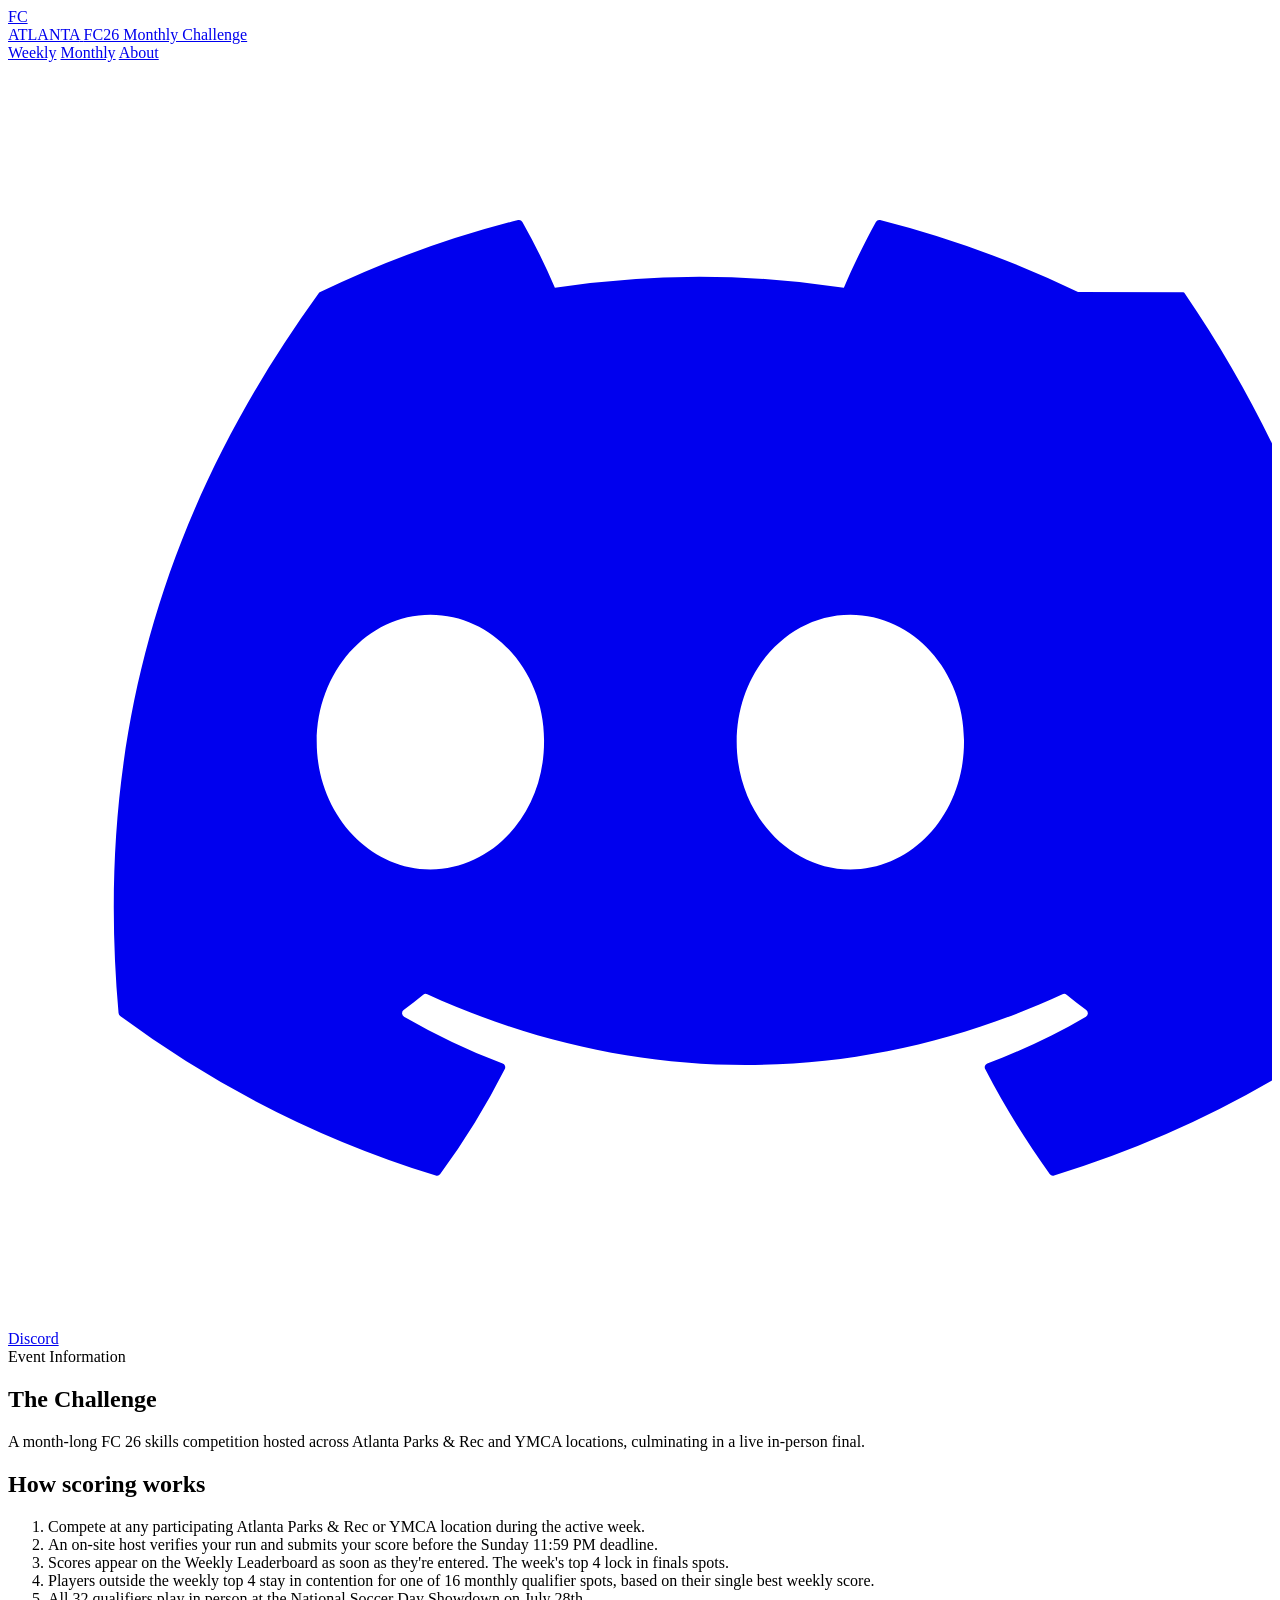
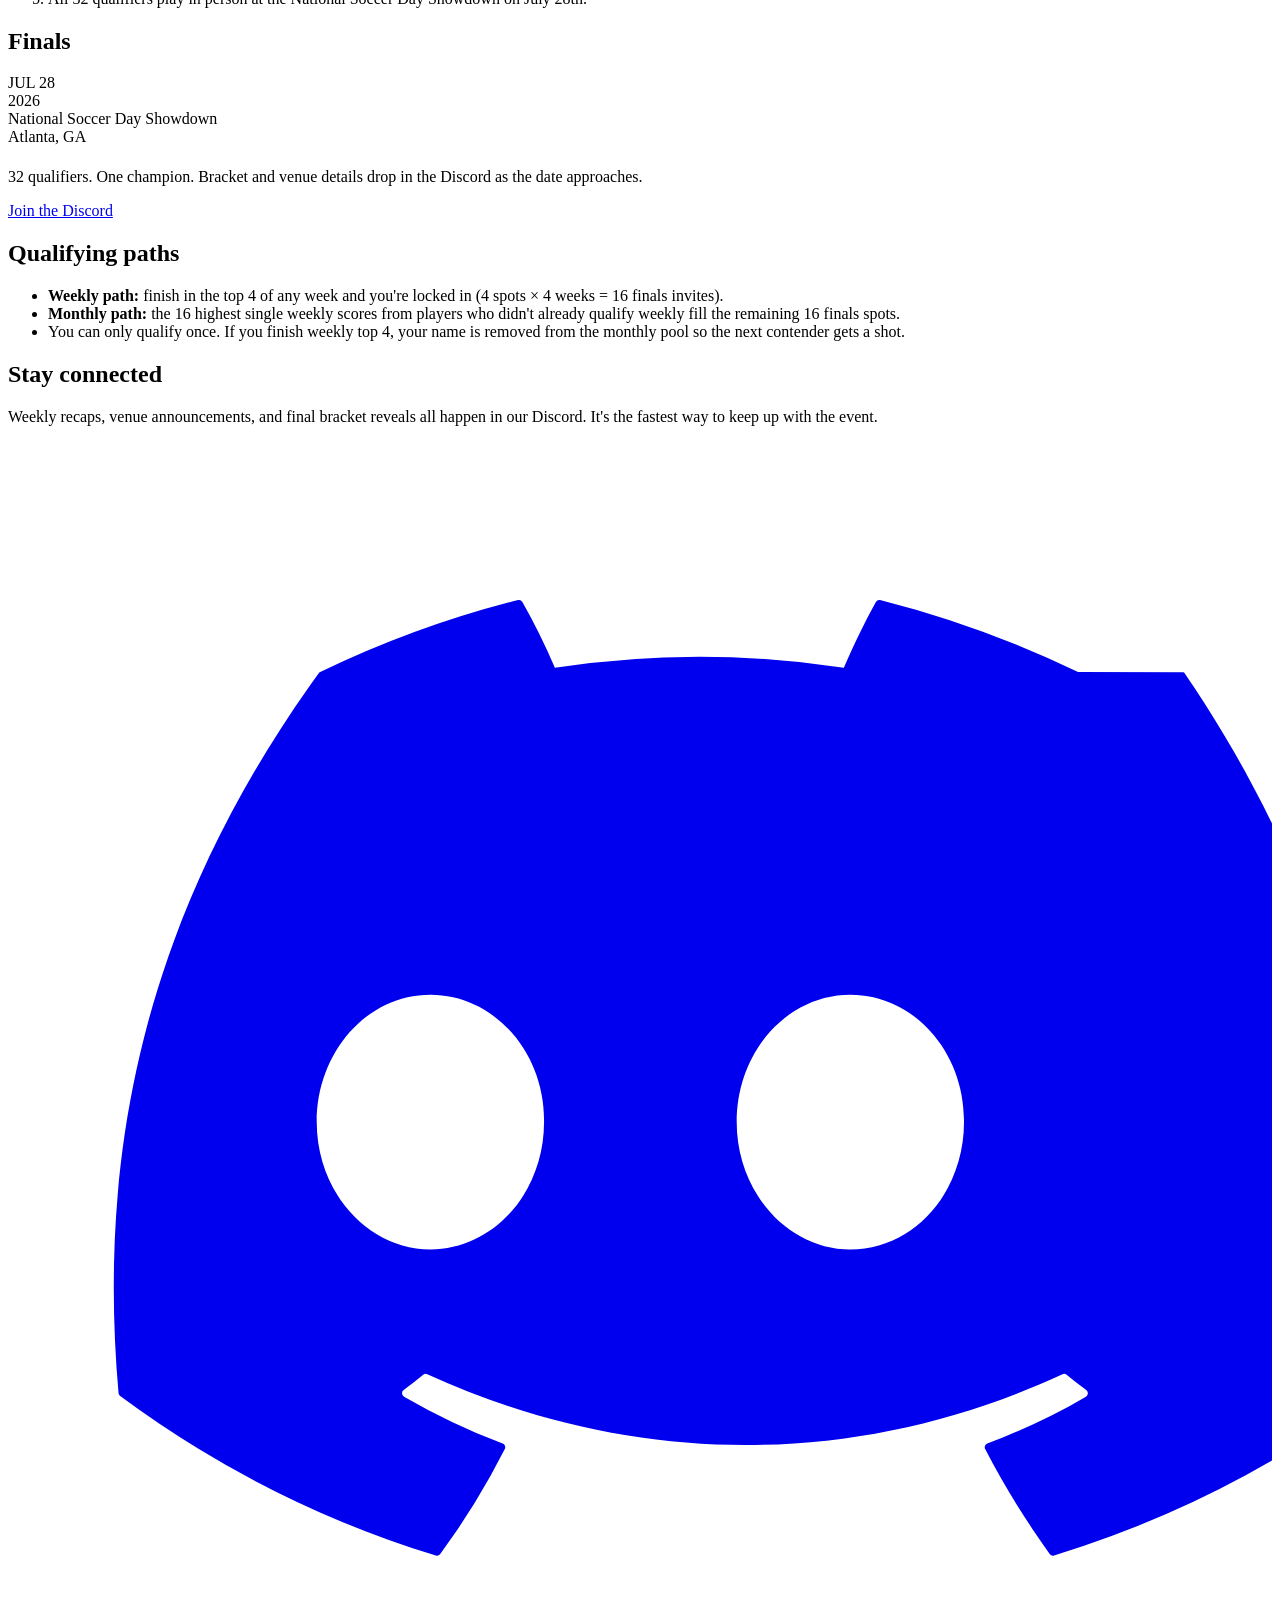
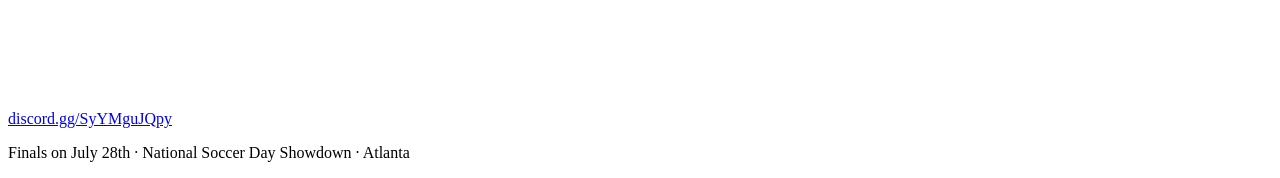
==== about.html @ 7f37be67 "Add files via upload" ====
<!doctype html>
<html lang="en">
  <head>
    <meta charset="utf-8" />
    <meta name="viewport" content="width=device-width, initial-scale=1" />
    <title>Atlanta FC26 Monthly Challenge — About</title>
    <meta
      name="description"
      content="About the Atlanta FC26 Monthly Challenge — a month-long FC 26 skills tournament with weekly and monthly qualifying paths to the National Soccer Day Showdown finals on July 28th."
    />
    <link rel="stylesheet" href="css/styles.css" />
  </head>
  <body>
    <header class="site-header">
      <div class="header-inner">
        <a class="brand" href="index.html">
          <div class="brand-mark">FC</div>
          <div class="brand-text">
            <span class="city">ATLANTA</span>
            <span class="title">FC26 Monthly Challenge</span>
          </div>
        </a>
        <nav class="nav">
          <a href="index.html">Weekly</a>
          <a href="monthly.html">Monthly</a>
          <a href="about.html" class="active">About</a>
        </nav>
        <a
          class="discord-btn"
          href="https://discord.gg/SyYMguJQpy"
          target="_blank"
          rel="noopener"
        >
          <svg viewBox="0 0 24 24" fill="currentColor" aria-hidden="true">
            <path
              d="M20.317 4.369A19.79 19.79 0 0 0 16.558 3a.075.075 0 0 0-.079.037c-.21.375-.444.864-.608 1.249a18.27 18.27 0 0 0-5.487 0 12.51 12.51 0 0 0-.617-1.249A.077.077 0 0 0 9.687 3 19.74 19.74 0 0 0 5.928 4.369a.07.07 0 0 0-.032.027C2.533 9.046 1.704 13.58 2.099 18.058a.082.082 0 0 0 .031.056 19.9 19.9 0 0 0 5.993 3.03.077.077 0 0 0 .084-.028 14.09 14.09 0 0 0 1.226-1.994.075.075 0 0 0-.041-.104 13.1 13.1 0 0 1-1.872-.892.075.075 0 0 1-.008-.125c.126-.094.252-.192.372-.291a.075.075 0 0 1 .077-.01c3.927 1.793 8.18 1.793 12.061 0a.075.075 0 0 1 .078.009c.12.099.246.198.373.292a.075.075 0 0 1-.006.125c-.598.349-1.22.645-1.873.891a.075.075 0 0 0-.04.105c.36.698.772 1.362 1.225 1.993a.077.077 0 0 0 .084.028 19.84 19.84 0 0 0 6.002-3.03.077.077 0 0 0 .032-.054c.5-5.177-.838-9.674-3.549-13.66a.06.06 0 0 0-.031-.028zM8.02 15.331c-1.183 0-2.158-1.085-2.158-2.419 0-1.333.957-2.419 2.158-2.419 1.21 0 2.176 1.096 2.158 2.42 0 1.333-.957 2.418-2.158 2.418zm7.974 0c-1.183 0-2.158-1.085-2.158-2.419 0-1.333.957-2.419 2.158-2.419 1.21 0 2.176 1.096 2.158 2.42 0 1.333-.948 2.418-2.158 2.418z"
            />
          </svg>
          Discord
        </a>
      </div>
    </header>

    <main>
      <section class="hero">
        <span class="eyebrow">Event Information</span>
        <h1 class="page-title">The Challenge</h1>
        <p class="subtitle">
          A month-long FC&nbsp;26 skills competition hosted across Atlanta Parks
          &amp; Rec and YMCA locations, culminating in a live in-person final.
        </p>
      </section>

      <div class="about-grid">
        <div class="about-card">
          <h2>How <span class="accent">scoring</span> works</h2>
          <ol class="scoring-steps">
            <li>
              Compete at any participating Atlanta Parks &amp; Rec or YMCA
              location during the active week.
            </li>
            <li>
              An on-site host verifies your run and submits your score before
              the Sunday 11:59&nbsp;PM deadline.
            </li>
            <li>
              Scores appear on the Weekly Leaderboard as soon as they're
              entered. The week's top 4 lock in finals spots.
            </li>
            <li>
              Players outside the weekly top 4 stay in contention for one of 16
              monthly qualifier spots, based on their single best weekly score.
            </li>
            <li>
              All 32 qualifiers play in person at the National Soccer Day
              Showdown on July 28th.
            </li>
          </ol>
        </div>

        <div class="about-card finals-card">
          <h2>Finals</h2>
          <div class="date">JUL 28</div>
          <div class="date-sub">2026</div>
          <div class="label">National Soccer Day Showdown</div>
          <div class="location">Atlanta, GA</div>
          <p style="margin-top: 22px">
            32 qualifiers. One champion. Bracket and venue details drop in the
            Discord as the date approaches.
          </p>
          <a
            class="discord-btn"
            style="margin-top: 8px"
            href="https://discord.gg/SyYMguJQpy"
            target="_blank"
            rel="noopener"
          >
            Join the Discord
          </a>
        </div>

        <div class="about-card">
          <h2>Qualifying <span class="accent">paths</span></h2>
          <ul>
            <li>
              <strong>Weekly path:</strong> finish in the top 4 of any week and
              you're locked in (4 spots × 4 weeks = 16 finals invites).
            </li>
            <li>
              <strong>Monthly path:</strong> the 16 highest single weekly scores
              from players who didn't already qualify weekly fill the remaining
              16 finals spots.
            </li>
            <li>
              You can only qualify once. If you finish weekly top 4, your name
              is removed from the monthly pool so the next contender gets a
              shot.
            </li>
          </ul>
        </div>

        <div class="about-card">
          <h2>Stay <span class="accent">connected</span></h2>
          <p>
            Weekly recaps, venue announcements, and final bracket reveals all
            happen in our Discord. It's the fastest way to keep up with the
            event.
          </p>
          <a
            class="discord-btn"
            style="margin-top: 8px"
            href="https://discord.gg/SyYMguJQpy"
            target="_blank"
            rel="noopener"
          >
            <svg viewBox="0 0 24 24" fill="currentColor" aria-hidden="true">
              <path
                d="M20.317 4.369A19.79 19.79 0 0 0 16.558 3a.075.075 0 0 0-.079.037c-.21.375-.444.864-.608 1.249a18.27 18.27 0 0 0-5.487 0 12.51 12.51 0 0 0-.617-1.249A.077.077 0 0 0 9.687 3 19.74 19.74 0 0 0 5.928 4.369a.07.07 0 0 0-.032.027C2.533 9.046 1.704 13.58 2.099 18.058a.082.082 0 0 0 .031.056 19.9 19.9 0 0 0 5.993 3.03.077.077 0 0 0 .084-.028 14.09 14.09 0 0 0 1.226-1.994.075.075 0 0 0-.041-.104 13.1 13.1 0 0 1-1.872-.892.075.075 0 0 1-.008-.125c.126-.094.252-.192.372-.291a.075.075 0 0 1 .077-.01c3.927 1.793 8.18 1.793 12.061 0a.075.075 0 0 1 .078.009c.12.099.246.198.373.292a.075.075 0 0 1-.006.125c-.598.349-1.22.645-1.873.891a.075.075 0 0 0-.04.105c.36.698.772 1.362 1.225 1.993a.077.077 0 0 0 .084.028 19.84 19.84 0 0 0 6.002-3.03.077.077 0 0 0 .032-.054c.5-5.177-.838-9.674-3.549-13.66a.06.06 0 0 0-.031-.028zM8.02 15.331c-1.183 0-2.158-1.085-2.158-2.419 0-1.333.957-2.419 2.158-2.419 1.21 0 2.176 1.096 2.158 2.42 0 1.333-.957 2.418-2.158 2.418zm7.974 0c-1.183 0-2.158-1.085-2.158-2.419 0-1.333.957-2.419 2.158-2.419 1.21 0 2.176 1.096 2.158 2.42 0 1.333-.948 2.418-2.158 2.418z"
              />
            </svg>
            discord.gg/SyYMguJQpy
          </a>
        </div>
      </div>
    </main>

    <footer class="site-footer">
      <p>Finals on July 28th <span class="accent">·</span> National Soccer Day Showdown <span class="accent">·</span> Atlanta</p>
    </footer>
  </body>
</html>
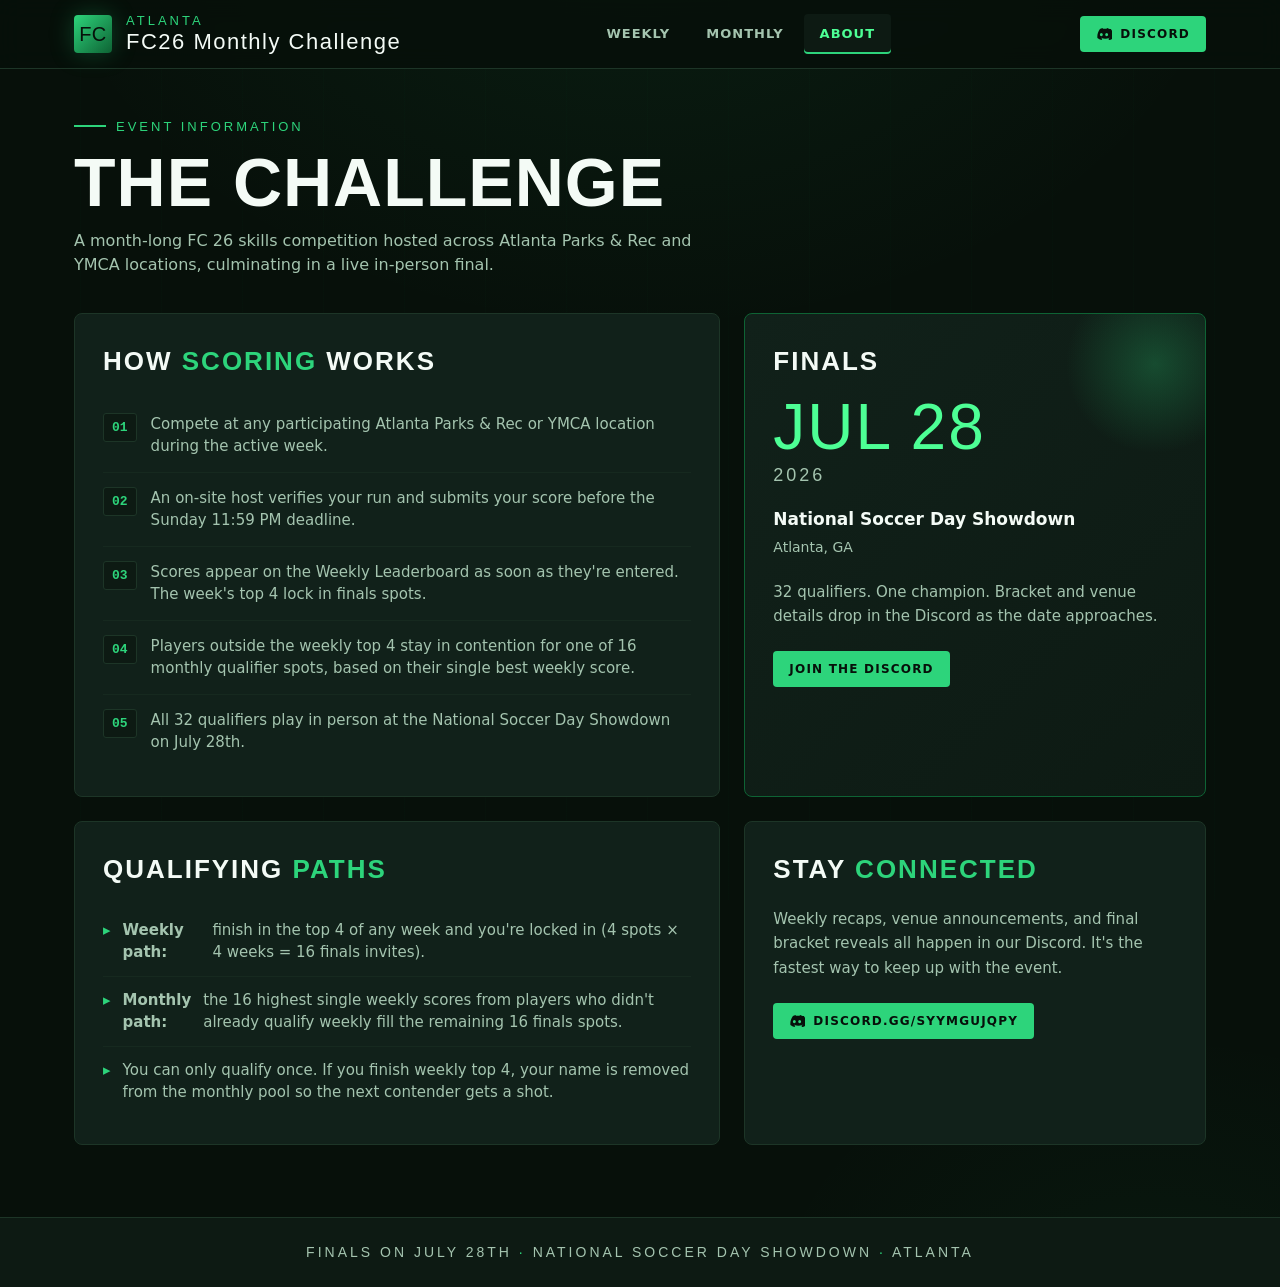
==== commit ff2c326c: "favicon add about" ====
--- a/about.html
+++ b/about.html
@@ -3,12 +3,827 @@
   <head>
     <meta charset="utf-8" />
     <meta name="viewport" content="width=device-width, initial-scale=1" />
+    <link rel="icon" type="image/x-icon" href="favicon.ico" />
+    <link rel="icon" type="image/png" sizes="32x32" href="favicon-32x32.png" />
+    <link rel="icon" type="image/png" sizes="16x16" href="favicon-16x16.png" />
+    <link rel="apple-touch-icon" sizes="180x180" href="apple-touch-icon.png" />
+    <link rel="manifest" href="site.webmanifest" />
     <title>Atlanta FC26 Monthly Challenge — About</title>
     <meta
       name="description"
       content="About the Atlanta FC26 Monthly Challenge — a month-long FC 26 skills tournament with weekly and monthly qualifying paths to the National Soccer Day Showdown finals on July 28th."
     />
-    <link rel="stylesheet" href="css/styles.css" />
+    <style>
+/* ============================================================
+   ATLANTA FC26 MONTHLY CHALLENGE — Leaderboard Stylesheet
+   Aesthetic: Stadium broadcast / esports scoreboard
+   ============================================================ */
+
+@import url('https://fonts.googleapis.com/css2?family=Bebas+Neue&family=Manrope:wght@400;500;600;700;800&family=JetBrains+Mono:wght@500;700&display=swap');
+
+:root {
+  /* Palette */
+  --bg-base: #07100a;
+  --bg-elevated: #0d1a13;
+  --bg-card: #11211a;
+  --bg-row: #0f1c15;
+  --bg-row-alt: #122218;
+  --border: #1d3527;
+  --border-soft: #16291f;
+
+  --text-primary: #f4fbf6;
+  --text-secondary: #a4c4af;
+  --text-muted: #6a8478;
+  --text-dim: #4a5e54;
+
+  --accent: #2dd47b;       /* primary green */
+  --accent-bright: #4dff95;
+  --accent-dark: #0e6334;
+  --accent-glow: rgba(45, 212, 123, 0.25);
+
+  --gold: #ffc94a;
+  --gold-soft: rgba(255, 201, 74, 0.12);
+  --gold-border: rgba(255, 201, 74, 0.5);
+
+  --silver: #c8d4dc;
+  --silver-soft: rgba(200, 212, 220, 0.1);
+  --silver-border: rgba(200, 212, 220, 0.45);
+
+  --danger: #ff5b6e;
+
+  /* Type */
+  --font-display: 'Bebas Neue', 'Impact', sans-serif;
+  --font-body: 'Manrope', system-ui, -apple-system, sans-serif;
+  --font-mono: 'JetBrains Mono', 'SFMono-Regular', monospace;
+
+  /* Layout */
+  --max-w: 1180px;
+  --radius: 4px;
+  --radius-lg: 8px;
+}
+
+* { box-sizing: border-box; margin: 0; padding: 0; }
+
+html { scroll-behavior: smooth; }
+
+body {
+  min-height: 100vh;
+  background: var(--bg-base);
+  background-image:
+    radial-gradient(ellipse 80% 60% at 50% -10%, rgba(45, 212, 123, 0.08), transparent 60%),
+    radial-gradient(ellipse 60% 40% at 90% 100%, rgba(45, 212, 123, 0.04), transparent 50%);
+  color: var(--text-primary);
+  font-family: var(--font-body);
+  font-size: 15px;
+  line-height: 1.5;
+  -webkit-font-smoothing: antialiased;
+  display: flex;
+  flex-direction: column;
+}
+
+/* Subtle pitch-line texture overlay */
+body::before {
+  content: '';
+  position: fixed;
+  inset: 0;
+  pointer-events: none;
+  background-image:
+    repeating-linear-gradient(
+      90deg,
+      transparent 0,
+      transparent 80px,
+      rgba(45, 212, 123, 0.015) 80px,
+      rgba(45, 212, 123, 0.015) 81px
+    );
+  z-index: 0;
+}
+
+main, header, footer { position: relative; z-index: 1; }
+
+/* ============================================================
+   HEADER
+   ============================================================ */
+.site-header {
+  border-bottom: 1px solid var(--border);
+  background: rgba(7, 16, 10, 0.85);
+  backdrop-filter: blur(12px);
+  -webkit-backdrop-filter: blur(12px);
+  position: sticky;
+  top: 0;
+  z-index: 50;
+}
+
+.header-inner {
+  max-width: var(--max-w);
+  margin: 0 auto;
+  padding: 14px 24px;
+  display: flex;
+  align-items: center;
+  justify-content: space-between;
+  gap: 24px;
+  flex-wrap: wrap;
+}
+
+.brand {
+  display: flex;
+  align-items: center;
+  gap: 14px;
+  text-decoration: none;
+  color: var(--text-primary);
+}
+
+.brand-mark {
+  width: 38px;
+  height: 38px;
+  display: grid;
+  place-items: center;
+  background: linear-gradient(135deg, var(--accent) 0%, var(--accent-dark) 100%);
+  border-radius: var(--radius);
+  font-family: var(--font-display);
+  font-size: 20px;
+  letter-spacing: 0.5px;
+  color: var(--bg-base);
+  box-shadow: 0 0 24px var(--accent-glow);
+}
+
+.brand-text {
+  display: flex;
+  flex-direction: column;
+  line-height: 1;
+}
+
+.brand-text .city {
+  font-family: var(--font-display);
+  font-size: 13px;
+  letter-spacing: 3px;
+  color: var(--accent);
+}
+
+.brand-text .title {
+  font-family: var(--font-display);
+  font-size: 22px;
+  letter-spacing: 1.5px;
+  margin-top: 4px;
+}
+
+.nav {
+  display: flex;
+  align-items: center;
+  gap: 4px;
+}
+
+.nav a {
+  text-decoration: none;
+  color: var(--text-secondary);
+  font-weight: 600;
+  font-size: 13px;
+  letter-spacing: 1px;
+  text-transform: uppercase;
+  padding: 10px 16px;
+  border-radius: var(--radius);
+  transition: color 0.15s, background 0.15s;
+}
+
+.nav a:hover { color: var(--text-primary); background: var(--bg-elevated); }
+
+.nav a.active {
+  color: var(--accent-bright);
+  background: var(--bg-elevated);
+  box-shadow: inset 0 -2px 0 var(--accent);
+}
+
+.discord-btn {
+  display: inline-flex;
+  align-items: center;
+  gap: 8px;
+  background: var(--accent);
+  color: var(--bg-base);
+  padding: 9px 16px;
+  border-radius: var(--radius);
+  font-weight: 800;
+  font-size: 12px;
+  letter-spacing: 1.2px;
+  text-transform: uppercase;
+  text-decoration: none;
+  transition: transform 0.15s, box-shadow 0.15s, background 0.15s;
+}
+
+.discord-btn:hover {
+  background: var(--accent-bright);
+  transform: translateY(-1px);
+  box-shadow: 0 6px 24px var(--accent-glow);
+}
+
+.discord-btn svg { width: 16px; height: 16px; }
+
+/* ============================================================
+   MAIN / HERO
+   ============================================================ */
+main {
+  flex: 1;
+  max-width: var(--max-w);
+  width: 100%;
+  margin: 0 auto;
+  padding: 48px 24px 72px;
+}
+
+.hero {
+  margin-bottom: 36px;
+  display: flex;
+  flex-direction: column;
+  gap: 14px;
+}
+
+.eyebrow {
+  display: inline-flex;
+  align-items: center;
+  gap: 10px;
+  font-family: var(--font-display);
+  font-size: 13px;
+  letter-spacing: 3px;
+  color: var(--accent);
+  text-transform: uppercase;
+}
+
+.eyebrow::before {
+  content: '';
+  width: 32px;
+  height: 2px;
+  background: var(--accent);
+}
+
+h1.page-title {
+  font-family: var(--font-display);
+  font-size: clamp(40px, 6vw, 68px);
+  letter-spacing: 1px;
+  line-height: 0.95;
+  text-transform: uppercase;
+}
+
+.subtitle {
+  color: var(--text-secondary);
+  font-size: 16px;
+  max-width: 640px;
+}
+
+.deadline-banner {
+  margin-top: 8px;
+  display: inline-flex;
+  align-items: center;
+  gap: 10px;
+  padding: 10px 16px;
+  background: var(--bg-elevated);
+  border: 1px solid var(--border);
+  border-left: 3px solid var(--accent);
+  border-radius: var(--radius);
+  font-size: 13px;
+  color: var(--text-secondary);
+  align-self: flex-start;
+}
+
+.deadline-banner strong { color: var(--accent-bright); font-weight: 700; }
+
+/* ============================================================
+   WEEK TABS
+   ============================================================ */
+.week-tabs {
+  display: flex;
+  gap: 6px;
+  margin-bottom: 24px;
+  padding: 6px;
+  background: var(--bg-elevated);
+  border: 1px solid var(--border);
+  border-radius: var(--radius-lg);
+  width: fit-content;
+  flex-wrap: wrap;
+}
+
+.week-tab {
+  background: none;
+  border: none;
+  color: var(--text-secondary);
+  font-family: var(--font-display);
+  font-size: 16px;
+  letter-spacing: 2px;
+  padding: 10px 20px;
+  border-radius: var(--radius);
+  cursor: pointer;
+  transition: all 0.15s;
+  text-transform: uppercase;
+  position: relative;
+}
+
+.week-tab:hover { color: var(--text-primary); background: var(--bg-card); }
+
+.week-tab.active {
+  color: var(--bg-base);
+  background: var(--accent);
+  box-shadow: 0 0 20px var(--accent-glow);
+}
+
+.week-tab .current-flag {
+  display: inline-block;
+  background: var(--accent-bright);
+  color: var(--bg-base);
+  font-family: var(--font-body);
+  font-size: 9px;
+  font-weight: 800;
+  letter-spacing: 1px;
+  padding: 2px 6px;
+  border-radius: 2px;
+  margin-left: 6px;
+  vertical-align: middle;
+}
+
+.week-tab.active .current-flag {
+  background: var(--bg-base);
+  color: var(--accent-bright);
+}
+
+/* ============================================================
+   LEADERBOARD TABLE
+   ============================================================ */
+.board-container {
+  background: var(--bg-card);
+  border: 1px solid var(--border);
+  border-radius: var(--radius-lg);
+  overflow: hidden;
+}
+
+.board-meta {
+  display: flex;
+  justify-content: space-between;
+  align-items: center;
+  padding: 18px 24px;
+  border-bottom: 1px solid var(--border);
+  background: linear-gradient(180deg, rgba(45, 212, 123, 0.04), transparent);
+  flex-wrap: wrap;
+  gap: 12px;
+}
+
+.board-meta .meta-label {
+  font-family: var(--font-display);
+  font-size: 18px;
+  letter-spacing: 2px;
+  color: var(--text-primary);
+}
+
+.board-meta .meta-stat {
+  font-family: var(--font-mono);
+  font-size: 13px;
+  color: var(--text-secondary);
+}
+
+.board-meta .meta-stat strong { color: var(--accent-bright); font-weight: 700; }
+
+.table-wrap { overflow-x: auto; }
+
+table.leaderboard {
+  width: 100%;
+  border-collapse: collapse;
+  min-width: 480px;
+}
+
+.leaderboard thead th {
+  text-align: left;
+  font-family: var(--font-body);
+  font-size: 11px;
+  font-weight: 700;
+  letter-spacing: 1.5px;
+  text-transform: uppercase;
+  color: var(--text-muted);
+  padding: 14px 20px;
+  border-bottom: 1px solid var(--border);
+  background: var(--bg-elevated);
+}
+
+.leaderboard tbody td {
+  padding: 16px 20px;
+  border-bottom: 1px solid var(--border-soft);
+  vertical-align: middle;
+}
+
+.leaderboard tbody tr:last-child td { border-bottom: none; }
+
+.leaderboard tbody tr {
+  transition: background 0.12s;
+}
+
+.leaderboard tbody tr:hover { background: var(--bg-row-alt); }
+
+/* Rank cell */
+.rank {
+  font-family: var(--font-display);
+  font-size: 22px;
+  letter-spacing: 1px;
+  color: var(--text-muted);
+  width: 60px;
+}
+
+.player {
+  font-weight: 700;
+  font-size: 15px;
+  color: var(--text-primary);
+}
+
+.location {
+  color: var(--text-secondary);
+  font-size: 13px;
+}
+
+.score {
+  font-family: var(--font-mono);
+  font-weight: 700;
+  font-size: 16px;
+  color: var(--accent-bright);
+  text-align: right;
+}
+
+.week-cell {
+  font-family: var(--font-mono);
+  font-size: 12px;
+  color: var(--text-secondary);
+  letter-spacing: 1px;
+}
+
+/* Top 4 weekly qualifier row — gold */
+tr.qualifier-weekly {
+  background: linear-gradient(90deg, var(--gold-soft), transparent 80%);
+  position: relative;
+}
+tr.qualifier-weekly::before {
+  content: '';
+  position: absolute;
+  left: 0;
+  top: 0;
+  bottom: 0;
+  width: 3px;
+  background: var(--gold);
+}
+tr.qualifier-weekly .rank { color: var(--gold); }
+tr.qualifier-weekly:hover { background: linear-gradient(90deg, rgba(255, 201, 74, 0.18), transparent 80%); }
+
+/* Top 16 monthly qualifier row — silver */
+tr.qualifier-monthly {
+  background: linear-gradient(90deg, var(--silver-soft), transparent 80%);
+  position: relative;
+}
+tr.qualifier-monthly::before {
+  content: '';
+  position: absolute;
+  left: 0;
+  top: 0;
+  bottom: 0;
+  width: 3px;
+  background: var(--silver);
+}
+tr.qualifier-monthly .rank { color: var(--silver); }
+
+/* Already qualified row — grayed out */
+tr.already-qualified td {
+  color: var(--text-dim);
+  opacity: 0.72;
+}
+tr.already-qualified .score { color: var(--text-dim); }
+tr.already-qualified .player { color: var(--text-muted); }
+
+/* Status badges */
+.badge {
+  display: inline-flex;
+  align-items: center;
+  gap: 6px;
+  font-family: var(--font-body);
+  font-size: 10px;
+  font-weight: 800;
+  letter-spacing: 1.2px;
+  text-transform: uppercase;
+  padding: 5px 10px;
+  border-radius: 3px;
+  border: 1px solid;
+  white-space: nowrap;
+}
+
+.badge-gold {
+  color: var(--gold);
+  background: var(--gold-soft);
+  border-color: var(--gold-border);
+}
+
+.badge-silver {
+  color: var(--silver);
+  background: var(--silver-soft);
+  border-color: var(--silver-border);
+}
+
+.badge-muted {
+  color: var(--text-muted);
+  background: var(--bg-elevated);
+  border-color: var(--border);
+}
+
+.badge-dim {
+  color: var(--text-dim);
+  background: rgba(74, 94, 84, 0.12);
+  border-color: rgba(74, 94, 84, 0.4);
+}
+
+.badge::before {
+  content: '';
+  width: 6px;
+  height: 6px;
+  border-radius: 50%;
+  background: currentColor;
+}
+
+/* ============================================================
+   EMPTY / LOADING STATES
+   ============================================================ */
+.loading-state, .empty-state, .error-state {
+  padding: 60px 24px;
+  text-align: center;
+  color: var(--text-muted);
+}
+
+.loading-state .spinner {
+  width: 42px;
+  height: 42px;
+  margin: 0 auto 16px;
+  border: 3px solid var(--border);
+  border-top-color: var(--accent);
+  border-radius: 50%;
+  animation: spin 0.8s linear infinite;
+}
+
+@keyframes spin { to { transform: rotate(360deg); } }
+
+.loading-state .label {
+  font-family: var(--font-display);
+  font-size: 14px;
+  letter-spacing: 3px;
+  color: var(--text-secondary);
+}
+
+.empty-state .icon, .error-state .icon {
+  font-family: var(--font-display);
+  font-size: 48px;
+  color: var(--text-dim);
+  margin-bottom: 8px;
+}
+
+.error-state { color: var(--danger); }
+.error-state .icon { color: var(--danger); }
+.error-state .help {
+  margin-top: 12px;
+  color: var(--text-muted);
+  font-size: 13px;
+}
+
+/* ============================================================
+   ABOUT PAGE
+   ============================================================ */
+.about-grid {
+  display: grid;
+  grid-template-columns: 1fr;
+  gap: 24px;
+  margin-top: 32px;
+}
+
+@media (min-width: 800px) {
+  .about-grid { grid-template-columns: 1.4fr 1fr; }
+}
+
+.about-card {
+  background: var(--bg-card);
+  border: 1px solid var(--border);
+  border-radius: var(--radius-lg);
+  padding: 28px;
+}
+
+.about-card h2 {
+  font-family: var(--font-display);
+  font-size: 26px;
+  letter-spacing: 2px;
+  margin-bottom: 18px;
+  text-transform: uppercase;
+}
+
+.about-card h2 .accent { color: var(--accent); }
+
+.about-card p { margin-bottom: 14px; color: var(--text-secondary); line-height: 1.65; }
+
+.about-card ul { list-style: none; }
+.about-card li {
+  padding: 12px 0;
+  border-bottom: 1px solid var(--border-soft);
+  color: var(--text-secondary);
+  display: flex;
+  gap: 12px;
+}
+.about-card li:last-child { border-bottom: none; }
+.about-card li::before {
+  content: '▸';
+  color: var(--accent);
+  font-weight: 700;
+}
+
+.finals-card {
+  background: linear-gradient(135deg, var(--bg-card) 0%, var(--bg-elevated) 100%);
+  border: 1px solid var(--accent-dark);
+  position: relative;
+  overflow: hidden;
+}
+
+.finals-card::after {
+  content: '';
+  position: absolute;
+  top: -40px;
+  right: -40px;
+  width: 180px;
+  height: 180px;
+  background: radial-gradient(circle, var(--accent-glow), transparent 70%);
+  pointer-events: none;
+}
+
+.finals-card .date {
+  font-family: var(--font-display);
+  font-size: 64px;
+  letter-spacing: 2px;
+  line-height: 0.9;
+  color: var(--accent-bright);
+}
+
+.finals-card .date-sub {
+  font-family: var(--font-display);
+  font-size: 18px;
+  letter-spacing: 3px;
+  color: var(--text-secondary);
+  margin-top: 6px;
+}
+
+.finals-card .label {
+  margin-top: 18px;
+  color: var(--text-primary);
+  font-weight: 700;
+  font-size: 17px;
+}
+
+.finals-card .location {
+  margin-top: 4px;
+  color: var(--text-secondary);
+  font-size: 14px;
+}
+
+.scoring-steps {
+  counter-reset: step;
+  list-style: none;
+}
+.scoring-steps li {
+  display: flex;
+  gap: 14px;
+  padding: 14px 0;
+  border-bottom: 1px solid var(--border-soft);
+  counter-increment: step;
+  align-items: flex-start;
+}
+.scoring-steps li::before {
+  content: counter(step, decimal-leading-zero);
+  font-family: var(--font-mono);
+  font-weight: 700;
+  font-size: 13px;
+  color: var(--accent);
+  background: var(--bg-elevated);
+  border: 1px solid var(--border);
+  padding: 4px 8px;
+  border-radius: 3px;
+  flex-shrink: 0;
+}
+.scoring-steps li:last-child { border-bottom: none; }
+
+/* ============================================================
+   PROGRESS / TALLY (Monthly page)
+   ============================================================ */
+.tally-bar {
+  margin-bottom: 24px;
+  padding: 20px 24px;
+  background: var(--bg-card);
+  border: 1px solid var(--border);
+  border-radius: var(--radius-lg);
+  display: flex;
+  flex-direction: column;
+  gap: 12px;
+}
+
+.tally-header {
+  display: flex;
+  justify-content: space-between;
+  align-items: baseline;
+  flex-wrap: wrap;
+  gap: 8px;
+}
+
+.tally-label {
+  font-family: var(--font-display);
+  font-size: 16px;
+  letter-spacing: 2px;
+  color: var(--text-secondary);
+  text-transform: uppercase;
+}
+
+.tally-count {
+  font-family: var(--font-display);
+  font-size: 30px;
+  letter-spacing: 2px;
+}
+
+.tally-count .filled { color: var(--accent-bright); }
+.tally-count .total { color: var(--text-muted); }
+
+.tally-track {
+  height: 6px;
+  background: var(--bg-elevated);
+  border-radius: 999px;
+  overflow: hidden;
+  position: relative;
+}
+
+.tally-fill {
+  height: 100%;
+  background: linear-gradient(90deg, var(--gold), var(--accent-bright));
+  border-radius: 999px;
+  transition: width 0.6s cubic-bezier(0.2, 0.8, 0.2, 1);
+  box-shadow: 0 0 12px var(--accent-glow);
+}
+
+.tally-breakdown {
+  display: flex;
+  gap: 18px;
+  flex-wrap: wrap;
+  font-size: 12px;
+  color: var(--text-muted);
+}
+
+.tally-breakdown span strong { color: var(--text-primary); font-weight: 700; }
+
+/* ============================================================
+   FOOTER
+   ============================================================ */
+.site-footer {
+  border-top: 1px solid var(--border);
+  background: var(--bg-elevated);
+  padding: 24px;
+  text-align: center;
+  position: relative;
+  z-index: 1;
+}
+
+.site-footer p {
+  font-family: var(--font-display);
+  font-size: 14px;
+  letter-spacing: 3px;
+  color: var(--text-secondary);
+  text-transform: uppercase;
+}
+
+.site-footer p .accent { color: var(--accent); }
+
+/* ============================================================
+   RESPONSIVE
+   ============================================================ */
+@media (max-width: 700px) {
+  .header-inner { padding: 12px 16px; }
+  .brand-text .title { font-size: 18px; }
+  .brand-text .city { font-size: 11px; letter-spacing: 2px; }
+  .nav { order: 3; width: 100%; justify-content: center; }
+  .nav a { padding: 8px 10px; font-size: 11px; }
+  main { padding: 32px 16px 56px; }
+  .leaderboard thead th, .leaderboard tbody td { padding: 12px 14px; }
+  .rank { font-size: 18px; width: 44px; }
+  .player { font-size: 14px; }
+  .score { font-size: 14px; }
+  .location { font-size: 12px; }
+  .deadline-banner { font-size: 12px; }
+}
+
+/* Compact down further for narrow phones — switch table to card-like rows */
+@media (max-width: 560px) {
+  table.leaderboard { min-width: 0; width: 100%; }
+  .leaderboard th.col-location, .leaderboard td.location { display: none; }
+  .leaderboard thead th { font-size: 10px; letter-spacing: 1px; padding: 10px 8px; }
+  .leaderboard tbody td { padding: 12px 8px; }
+  .rank { width: 36px; font-size: 16px; padding-left: 14px !important; }
+  .player { font-size: 14px; }
+  .score { font-size: 14px; white-space: nowrap; padding-right: 14px !important; }
+  /* Weekly page: hide the redundant Status column — gold border already
+     conveys qualifier status, and "Pending" adds no value on a phone. */
+  .leaderboard.weekly th:last-child, .leaderboard.weekly td:last-child { display: none; }
+  /* Monthly page: keep status but compact it. */
+  .leaderboard.monthly .badge { font-size: 8px; padding: 3px 5px; letter-spacing: 0.4px; }
+  .leaderboard.monthly .badge::before { display: none; }
+  .leaderboard.monthly .week-cell { font-size: 10px; letter-spacing: 0.5px; }
+  .leaderboard.monthly th:nth-child(4), .leaderboard.monthly td.week-cell { display: none; }
+}
+
+    </style>
   </head>
   <body>
     <header class="site-header">
